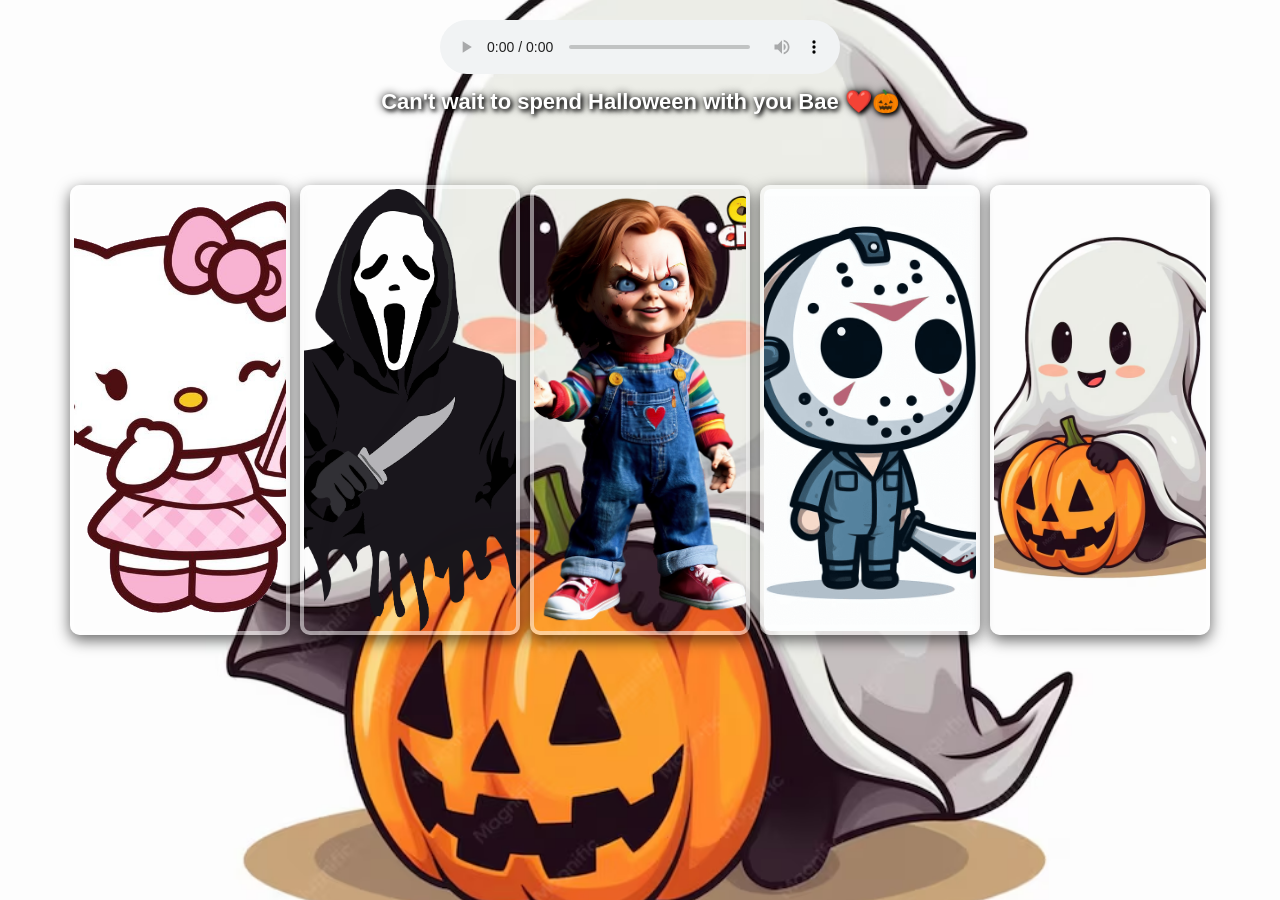
==== index.html @ b6fbc4ef "Rename main.html to index.html" ====
<!DOCTYPE html>
<html lang="en">

<head>
    <meta charset="UTF-8">

    <meta name="viewport" content="width=device-width, initial-scale=1.0">

    <title>Itzell 🎃</title>

    <link rel="stylesheet" href="style.css">
</head>

<body>

    <!-- Halloween Music -->
    <div class="music-player">
        <audio controls loop>
            <source src="Michael Myers Theme Song.mp3" type="audio/mpeg">
            Your browser does not support the audio element.
        </audio>
    </div>

    <!-- Message -->
    <h3 class="message">
        Can't wait to spend Halloween with you Bae ❤️🎃
    </h3>

    <!-- Halloween Gallery -->
    <div class="container">

        <img src="hellokitty.png" alt="Hello Kitty Halloween">

        <img src="Scream-PNG-Pic.png" alt="Ghostface">

        <img src="chucky.png" alt="Chucky">

        <img src="jason.png" alt="Jason Voorhees">

        <img src="halloween.png" alt="Halloween">

    </div>

</body>

</html>
---- style.css ----
/* =========================
   RESET
   ========================= */

* {
    box-sizing: border-box;
}

html,
body {
    margin: 0;
    padding: 0;
    min-height: 100%;
}


/* =========================
   BODY
   ========================= */

body {
    min-height: 100vh;

    background-image: url("halloween.png");
    background-size: cover;
    background-position: center;
    background-repeat: no-repeat;
    background-attachment: fixed;

    font-family: Arial, Helvetica, sans-serif;

    overflow-x: hidden;
}


/* =========================
   MUSIC PLAYER
   ========================= */

.music-player {
    display: flex;
    justify-content: center;
    align-items: center;

    padding-top: 20px;
}

audio {
    width: min(90%, 400px);
}


/* =========================
   MESSAGE
   ========================= */

.message {
    margin: 15px auto 0;

    padding: 0 15px;

    text-align: center;

    color: white;

    font-size: 22px;
    font-weight: bold;

    text-shadow:
        2px 2px 4px black,
        0 0 8px black;
}


/* =========================
   IMAGE GALLERY
   ========================= */

.container {
    width: min(90%, 1100px);

    height: 450px;

    margin: 70px auto 40px;

    display: flex;

    justify-content: center;
    align-items: stretch;

    gap: 10px;
}


/* =========================
   IMAGES
   ========================= */

.container img {
    width: 20%;
    height: 100%;

    object-fit: cover;

    border-radius: 10px;

    border: 4px solid rgba(255, 255, 255, 0.5);

    box-shadow:
        0 5px 15px rgba(0, 0, 0, 0.6);

    cursor: pointer;

    transition:
        width 0.5s ease-in-out,
        transform 0.5s ease-in-out,
        box-shadow 0.5s ease-in-out;
}


/* =========================
   HOVER EFFECT
   ========================= */

.container img:hover {
    width: 35%;

    transform: scale(1.02);

    box-shadow:
        0 10px 25px rgba(0, 0, 0, 0.8);
}


/* =========================
   TABLET
   ========================= */

@media (max-width: 768px) {

    .message {
        font-size: 19px;
    }

    .container {
        width: 92%;
        height: 380px;

        margin-top: 50px;

        gap: 7px;
    }

    .container img {
        border-width: 3px;
    }
}


/* =========================
   PHONE
   ========================= */

@media (max-width: 600px) {

    body {
        background-attachment: scroll;
    }

    .music-player {
        padding-top: 15px;
    }

    audio {
        width: 90%;
    }

    .message {
        margin-top: 18px;

        font-size: 17px;
        line-height: 1.4;
    }

    .container {
        width: 94%;
        height: 350px;

        margin: 45px auto 30px;

        gap: 5px;
    }

    .container img {
        width: 20%;

        border-radius: 7px;
        border-width: 2px;
    }

    .container img:hover {
        width: 35%;
    }
}


/* =========================
   SMALL PHONES
   ========================= */

@media (max-width: 400px) {

    .message {
        font-size: 15px;
    }

    .container {
        height: 300px;
        gap: 4px;
    }

    .container img {
        border-width: 2px;
        border-radius: 6px;
    }
}
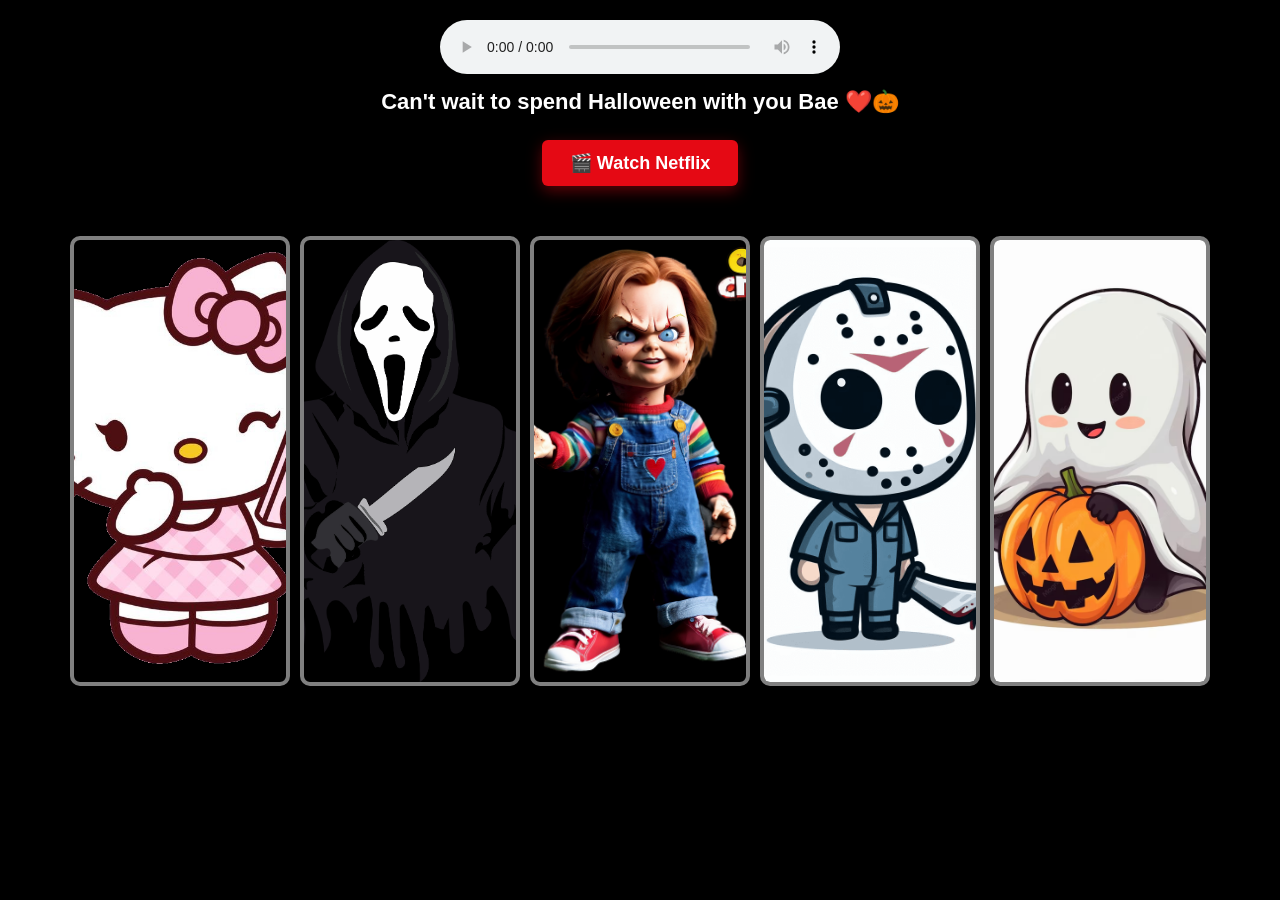
==== commit d8aab591: "Refactor HTML structure and improve readability" ====
--- a/index.html
+++ b/index.html
@@ -2,42 +2,87 @@
 <html lang="en">
 
 <head>
+
     <meta charset="UTF-8">
 
-    <meta name="viewport" content="width=device-width, initial-scale=1.0">
+    <meta
+        name="viewport"
+        content="width=device-width, initial-scale=1.0"
+    >
 
     <title>Itzell 🎃</title>
 
     <link rel="stylesheet" href="style.css">
+
 </head>
 
 <body>
 
     <!-- Halloween Music -->
     <div class="music-player">
+
         <audio controls loop>
-            <source src="Michael Myers Theme Song.mp3" type="audio/mpeg">
+
+            <source
+                src="Michael Myers Theme Song.mp3"
+                type="audio/mpeg"
+            >
+
             Your browser does not support the audio element.
+
         </audio>
+
     </div>
+
 
     <!-- Message -->
     <h3 class="message">
+
         Can't wait to spend Halloween with you Bae ❤️🎃
+
     </h3>
+
+
+    <!-- Netflix -->
+    <a
+        href="https://www.netflix.com/"
+        target="_blank"
+        rel="noopener noreferrer"
+        class="netflix-link"
+    >
+
+        🎬 Watch Netflix
+
+    </a>
+
 
     <!-- Halloween Gallery -->
     <div class="container">
 
-        <img src="hellokitty.png" alt="Hello Kitty Halloween">
+        <img
+            src="hellokitty.png"
+            alt="Hello Kitty Halloween"
+        >
 
-        <img src="Scream-PNG-Pic.png" alt="Ghostface">
+        <img
+            src="Scream-PNG-Pic.png"
+            alt="Ghostface"
+        >
 
-        <img src="chucky.png" alt="Chucky">
+        <img
+            src="chucky.png"
+            alt="Chucky"
+        >
 
-        <img src="jason.png" alt="Jason Voorhees">
+        <img
+            src="jason.png"
+            alt="Jason Voorhees"
+        >
 
-        <img src="halloween.png" alt="Halloween">
+        <img
+            src="halloween.png"
+            alt="Halloween"
+        >
 
     </div>
 
--- a/style.css
+++ b/style.css
@@ -21,11 +21,7 @@
 body {
     min-height: 100vh;
 
-    background-image: url("halloween.png");
-    background-size: cover;
-    background-position: center;
-    background-repeat: no-repeat;
-    background-attachment: fixed;
+    background: #000000;
 
     font-family: Arial, Helvetica, sans-serif;
 
@@ -73,6 +69,49 @@
 
 
 /* =========================
+   NETFLIX BUTTON
+   ========================= */
+
+.netflix-link {
+    display: block;
+
+    width: fit-content;
+
+    margin: 25px auto 0;
+
+    padding: 12px 28px;
+
+    background: #e50914;
+
+    color: white;
+
+    text-decoration: none;
+
+    font-size: 18px;
+    font-weight: bold;
+
+    border-radius: 6px;
+
+    box-shadow:
+        0 5px 15px rgba(229, 9, 20, 0.4);
+
+    transition:
+        transform 0.2s ease,
+        background 0.2s ease,
+        box-shadow 0.2s ease;
+}
+
+.netflix-link:hover {
+    background: #b20710;
+
+    transform: scale(1.05);
+
+    box-shadow:
+        0 8px 20px rgba(229, 9, 20, 0.6);
+}
+
+
+/* =========================
    IMAGE GALLERY
    ========================= */
 
@@ -81,7 +120,7 @@
 
     height: 450px;
 
-    margin: 70px auto 40px;
+    margin: 50px auto 40px;
 
     display: flex;
 
@@ -146,7 +185,7 @@
         width: 92%;
         height: 380px;
 
-        margin-top: 50px;
+        margin-top: 40px;
 
         gap: 7px;
     }
@@ -163,10 +202,6 @@
 
 @media (max-width: 600px) {
 
-    body {
-        background-attachment: scroll;
-    }
-
     .music-player {
         padding-top: 15px;
     }
@@ -180,13 +215,21 @@
 
         font-size: 17px;
         line-height: 1.4;
+    }
+
+    .netflix-link {
+        margin-top: 20px;
+
+        padding: 10px 24px;
+
+        font-size: 16px;
     }
 
     .container {
         width: 94%;
         height: 350px;
 
-        margin: 45px auto 30px;
+        margin: 40px auto 30px;
 
         gap: 5px;
     }
@@ -212,6 +255,11 @@
 
     .message {
         font-size: 15px;
+    }
+
+    .netflix-link {
+        font-size: 15px;
+        padding: 9px 20px;
     }
 
     .container {
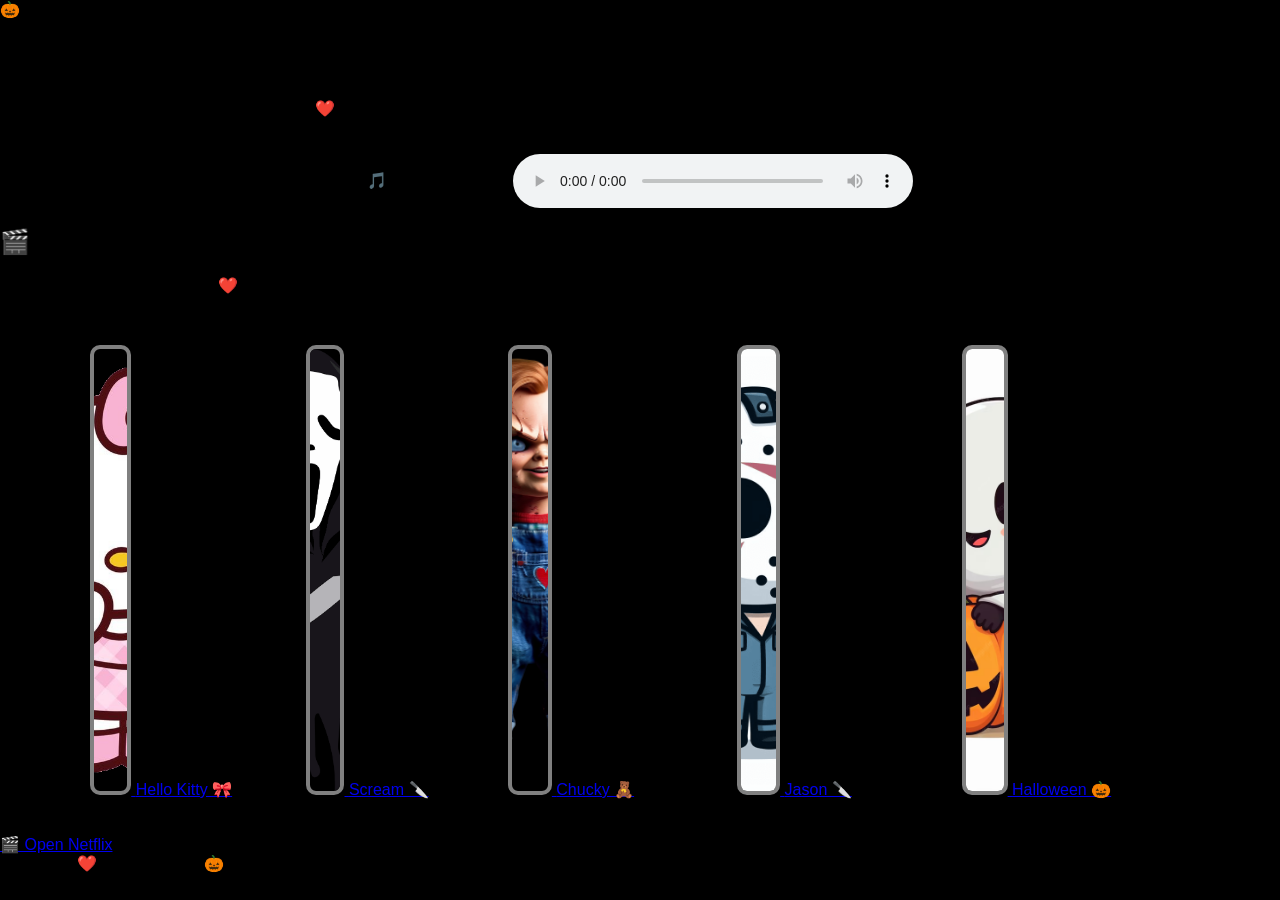
==== commit a9b20942: "Add Halloween-themed header and music section" ====
--- a/index.html
+++ b/index.html
@@ -18,8 +18,30 @@
 
 <body>
 
-    <!-- Halloween Music -->
-    <div class="music-player">
+    <!-- HEADER -->
+    <header class="hero">
+
+        <div class="pumpkin">
+            🎃
+        </div>
+
+        <h1>
+            Halloween Night
+        </h1>
+
+        <p>
+            Can't wait to spend Halloween with you Bae ❤️
+        </p>
+
+    </header>
+
+
+    <!-- MUSIC -->
+    <section class="music-player">
+
+        <p class="music-title">
+            🎵 Halloween Music
+        </p>
 
         <audio controls loop>
 
@@ -32,59 +54,144 @@
 
         </audio>
 
+    </section>
+
+
+    <!-- MOVIE MESSAGE -->
+    <section class="movie-section">
+
+        <h2>
+            🎬 Pick Our Movie
+        </h2>
+
+        <p>
+            Click a picture to watch Netflix ❤️
+        </p>
+
+    </section>
+
+
+    <!-- IMAGE GALLERY -->
+    <div class="container">
+
+        <a
+            href="https://www.netflix.com/"
+            target="_blank"
+            rel="noopener noreferrer"
+            class="movie-card"
+        >
+
+            <img
+                src="hellokitty.png"
+                alt="Hello Kitty Halloween"
+            >
+
+            <span>
+                Hello Kitty 🎀
+            </span>
+
+        </a>
+
+
+        <a
+            href="https://www.netflix.com/"
+            target="_blank"
+            rel="noopener noreferrer"
+            class="movie-card"
+        >
+
+            <img
+                src="Scream-PNG-Pic.png"
+                alt="Ghostface"
+            >
+
+            <span>
+                Scream 🔪
+            </span>
+
+        </a>
+
+
+        <a
+            href="https://www.netflix.com/"
+            target="_blank"
+            rel="noopener noreferrer"
+            class="movie-card"
+        >
+
+            <img
+                src="chucky.png"
+                alt="Chucky"
+            >
+
+            <span>
+                Chucky 🧸
+            </span>
+
+        </a>
+
+
+        <a
+            href="https://www.netflix.com/"
+            target="_blank"
+            rel="noopener noreferrer"
+            class="movie-card"
+        >
+
+            <img
+                src="jason.png"
+                alt="Jason Voorhees"
+            >
+
+            <span>
+                Jason 🔪
+            </span>
+
+        </a>
+
+
+        <a
+            href="https://www.netflix.com/"
+            target="_blank"
+            rel="noopener noreferrer"
+            class="movie-card"
+        >
+
+            <img
+                src="halloween.png"
+                alt="Halloween"
+            >
+
+            <span>
+                Halloween 🎃
+            </span>
+
+        </a>
+
     </div>
 
 
-    <!-- Message -->
-    <h3 class="message">
+    <!-- NETFLIX BUTTON -->
+    <div class="netflix-section">
 
-        Can't wait to spend Halloween with you Bae ❤️🎃
+        <a
+            href="https://www.netflix.com/"
+            target="_blank"
+            rel="noopener noreferrer"
+            class="netflix-button"
+        >
+            🎬 Open Netflix
+        </a>
 
-    </h3>
+    </div>
 
 
-    <!-- Netflix -->
-    <a
-        href="https://www.netflix.com/"
-        target="_blank"
-        rel="noopener noreferrer"
-        class="netflix-link"
-    >
+    <!-- FOOTER -->
+    <footer>
 
-        🎬 Watch Netflix
+        Made with ❤️ for Halloween 🎃
 
-    </a>
-
-
-    <!-- Halloween Gallery -->
-    <div class="container">
-
-        <img
-            src="hellokitty.png"
-            alt="Hello Kitty Halloween"
-        >
-
-        <img
-            src="Scream-PNG-Pic.png"
-            alt="Ghostface"
-        >
-
-        <img
-            src="chucky.png"
-            alt="Chucky"
-        >
-
-        <img
-            src="jason.png"
-            alt="Jason Voorhees"
-        >
-
-        <img
-            src="halloween.png"
-            alt="Halloween"
-        >
-
-    </div>
+    </footer>
 
 </body>
 
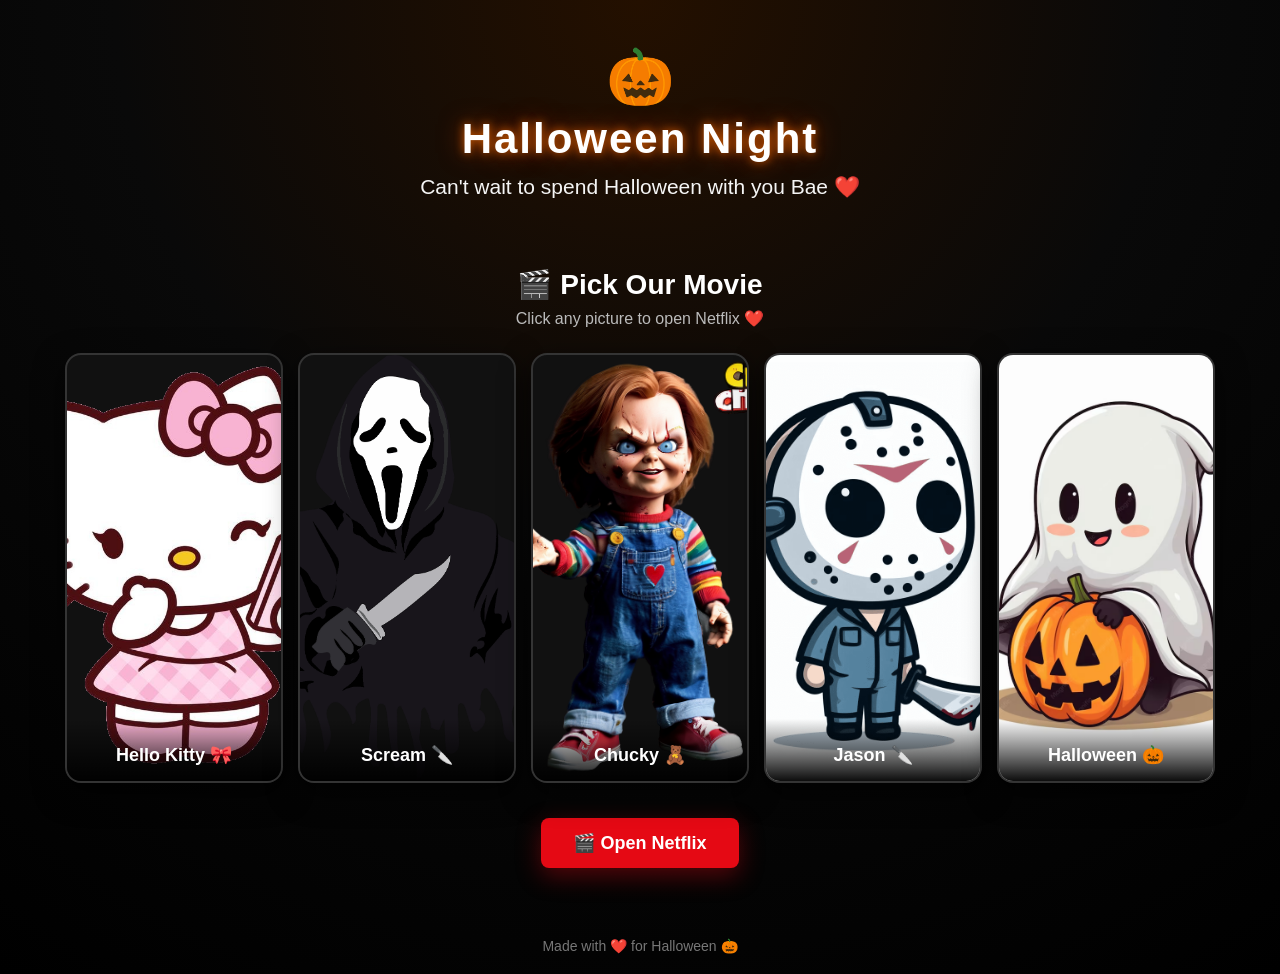
==== commit 9b9ac3a3: "Refactor index.html for better readability Updated HTML structure and improved comments for clarity." ====
--- a/index.html
+++ b/index.html
@@ -18,16 +18,12 @@
 
 <body>
 
-    <!-- HEADER -->
+    <!-- HERO -->
     <header class="hero">
 
-        <div class="pumpkin">
-            🎃
-        </div>
+        <div class="pumpkin">🎃</div>
 
-        <h1>
-            Halloween Night
-        </h1>
+        <h1>Halloween Night</h1>
 
         <p>
             Can't wait to spend Halloween with you Bae ❤️
@@ -36,44 +32,22 @@
     </header>
 
 
-    <!-- MUSIC -->
-    <section class="music-player">
-
-        <p class="music-title">
-            🎵 Halloween Music
-        </p>
-
-        <audio controls loop>
-
-            <source
-                src="Michael Myers Theme Song.mp3"
-                type="audio/mpeg"
-            >
-
-            Your browser does not support the audio element.
-
-        </audio>
-
-    </section>
-
-
-    <!-- MOVIE MESSAGE -->
+    <!-- MOVIE SECTION -->
     <section class="movie-section">
 
-        <h2>
-            🎬 Pick Our Movie
-        </h2>
+        <h2>🎬 Pick Our Movie</h2>
 
         <p>
-            Click a picture to watch Netflix ❤️
+            Click any picture to open Netflix ❤️
         </p>
 
     </section>
 
 
-    <!-- IMAGE GALLERY -->
-    <div class="container">
+    <!-- MOVIE CARDS -->
+    <main class="container">
 
+        <!-- HELLO KITTY -->
         <a
             href="https://www.netflix.com/"
             target="_blank"
@@ -86,13 +60,15 @@
                 alt="Hello Kitty Halloween"
             >
 
-            <span>
-                Hello Kitty 🎀
-            </span>
+            <div class="card-overlay">
+                <span>Hello Kitty 🎀</span>
+                <small>Click to watch</small>
+            </div>
 
         </a>
 
 
+        <!-- SCREAM -->
         <a
             href="https://www.netflix.com/"
             target="_blank"
@@ -102,16 +78,18 @@
 
             <img
                 src="Scream-PNG-Pic.png"
-                alt="Ghostface"
+                alt="Scream"
             >
 
-            <span>
-                Scream 🔪
-            </span>
+            <div class="card-overlay">
+                <span>Scream 🔪</span>
+                <small>Click to watch</small>
+            </div>
 
         </a>
 
 
+        <!-- CHUCKY -->
         <a
             href="https://www.netflix.com/"
             target="_blank"
@@ -124,13 +102,15 @@
                 alt="Chucky"
             >
 
-            <span>
-                Chucky 🧸
-            </span>
+            <div class="card-overlay">
+                <span>Chucky 🧸</span>
+                <small>Click to watch</small>
+            </div>
 
         </a>
 
 
+        <!-- JASON -->
         <a
             href="https://www.netflix.com/"
             target="_blank"
@@ -143,13 +123,15 @@
                 alt="Jason Voorhees"
             >
 
-            <span>
-                Jason 🔪
-            </span>
+            <div class="card-overlay">
+                <span>Jason 🔪</span>
+                <small>Click to watch</small>
+            </div>
 
         </a>
 
 
+        <!-- HALLOWEEN -->
         <a
             href="https://www.netflix.com/"
             target="_blank"
@@ -162,17 +144,18 @@
                 alt="Halloween"
             >
 
-            <span>
-                Halloween 🎃
-            </span>
+            <div class="card-overlay">
+                <span>Halloween 🎃</span>
+                <small>Click to watch</small>
+            </div>
 
         </a>
 
-    </div>
+    </main>
 
 
     <!-- NETFLIX BUTTON -->
-    <div class="netflix-section">
+    <section class="netflix-section">
 
         <a
             href="https://www.netflix.com/"
@@ -183,7 +166,7 @@
             🎬 Open Netflix
         </a>
 
-    </div>
+    </section>
 
 
     <!-- FOOTER -->
--- a/style.css
+++ b/style.css
@@ -1,6 +1,6 @@
 /* =========================
    RESET
-   ========================= */
+========================= */
 
 * {
     box-sizing: border-box;
@@ -10,265 +10,524 @@
 body {
     margin: 0;
     padding: 0;
-    min-height: 100%;
 }
 
 
 /* =========================
    BODY
-   ========================= */
+========================= */
 
 body {
+
     min-height: 100vh;
 
-    background: #000000;
-
-    font-family: Arial, Helvetica, sans-serif;
+    background:
+        radial-gradient(
+            circle at top,
+            #241000 0%,
+            #090909 45%,
+            #000000 100%
+        );
+
+    color: white;
+
+    font-family:
+        Arial,
+        Helvetica,
+        sans-serif;
 
     overflow-x: hidden;
-}
-
-
-/* =========================
-   MUSIC PLAYER
-   ========================= */
+
+}
+
+
+/* =========================
+   HERO
+========================= */
+
+.hero {
+
+    text-align: center;
+
+    padding:
+        45px
+        20px
+        25px;
+
+}
+
+
+.pumpkin {
+
+    font-size: 55px;
+
+    margin-bottom: 5px;
+
+    animation:
+        float 3s ease-in-out infinite;
+
+}
+
+
+.hero h1 {
+
+    margin: 0;
+
+    font-size: 42px;
+
+    letter-spacing: 2px;
+
+    text-shadow:
+        0 0 10px rgba(255, 115, 0, 0.8),
+        0 0 25px rgba(255, 70, 0, 0.5);
+
+}
+
+
+.hero p {
+
+    margin-top: 12px;
+
+    font-size: 21px;
+
+    color: #f5f5f5;
+
+}
+
+
+/* =========================
+   MUSIC
+========================= */
 
 .music-player {
-    display: flex;
-    justify-content: center;
-    align-items: center;
-
-    padding-top: 20px;
-}
+
+    width: min(90%, 500px);
+
+    margin:
+        10px
+        auto
+        30px;
+
+    padding: 20px;
+
+    text-align: center;
+
+    background:
+        rgba(255, 255, 255, 0.05);
+
+    border:
+        1px solid
+        rgba(255, 255, 255, 0.12);
+
+    border-radius: 15px;
+
+    backdrop-filter: blur(10px);
+
+}
+
+
+.music-title {
+
+    margin:
+        0
+        0
+        12px;
+
+    font-weight: bold;
+
+    font-size: 17px;
+
+}
+
 
 audio {
-    width: min(90%, 400px);
-}
-
-
-/* =========================
-   MESSAGE
-   ========================= */
-
-.message {
-    margin: 15px auto 0;
-
-    padding: 0 15px;
+
+    width: 100%;
+
+}
+
+
+/* =========================
+   MOVIE SECTION
+========================= */
+
+.movie-section {
 
     text-align: center;
 
+    margin:
+        20px
+        auto
+        25px;
+
+}
+
+
+.movie-section h2 {
+
+    margin-bottom: 8px;
+
+    font-size: 28px;
+
+}
+
+
+.movie-section p {
+
+    margin: 0;
+
+    color: #bbbbbb;
+
+    font-size: 16px;
+
+}
+
+
+/* =========================
+   GALLERY
+========================= */
+
+.container {
+
+    width:
+        min(94%, 1150px);
+
+    margin:
+        0
+        auto
+        35px;
+
+    display: grid;
+
+    grid-template-columns:
+        repeat(5, 1fr);
+
+    gap: 15px;
+
+}
+
+
+/* =========================
+   MOVIE CARDS
+========================= */
+
+.movie-card {
+
+    position: relative;
+
+    height: 430px;
+
+    overflow: hidden;
+
+    border-radius: 16px;
+
+    border:
+        2px solid
+        rgba(255, 255, 255, 0.15);
+
+    background: #111;
+
+    text-decoration: none;
+
+    box-shadow:
+        0 10px 30px
+        rgba(0, 0, 0, 0.7);
+
+    transition:
+        transform 0.3s ease,
+        border-color 0.3s ease,
+        box-shadow 0.3s ease;
+
+}
+
+
+.movie-card img {
+
+    width: 100%;
+
+    height: 100%;
+
+    object-fit: cover;
+
+    display: block;
+
+    transition:
+        transform 0.5s ease,
+        filter 0.5s ease;
+
+}
+
+
+/* =========================
+   CARD TEXT
+========================= */
+
+.movie-card span {
+
+    position: absolute;
+
+    left: 0;
+
+    right: 0;
+
+    bottom: 0;
+
+    padding: 25px 10px 15px;
+
+    text-align: center;
+
     color: white;
 
-    font-size: 22px;
+    font-size: 18px;
+
     font-weight: bold;
 
-    text-shadow:
-        2px 2px 4px black,
-        0 0 8px black;
+    background:
+        linear-gradient(
+            transparent,
+            rgba(0, 0, 0, 0.95)
+        );
+
+}
+
+
+/* =========================
+   HOVER
+========================= */
+
+.movie-card:hover {
+
+    transform:
+        translateY(-10px)
+        scale(1.02);
+
+    border-color:
+        rgba(255, 90, 0, 0.8);
+
+    box-shadow:
+        0 15px 40px
+        rgba(255, 70, 0, 0.3);
+
+}
+
+
+.movie-card:hover img {
+
+    transform: scale(1.08);
+
+    filter:
+        brightness(0.75);
+
 }
 
 
 /* =========================
    NETFLIX BUTTON
-   ========================= */
-
-.netflix-link {
-    display: block;
-
-    width: fit-content;
-
-    margin: 25px auto 0;
-
-    padding: 12px 28px;
-
-    background: #e50914;
+========================= */
+
+.netflix-section {
+
+    text-align: center;
+
+    margin:
+        25px
+        auto
+        50px;
+
+}
+
+
+.netflix-button {
+
+    display: inline-block;
+
+    padding:
+        14px
+        32px;
+
+    background:
+        #e50914;
 
     color: white;
 
     text-decoration: none;
 
     font-size: 18px;
+
     font-weight: bold;
 
-    border-radius: 6px;
+    border-radius: 8px;
 
     box-shadow:
-        0 5px 15px rgba(229, 9, 20, 0.4);
+        0 8px 25px
+        rgba(229, 9, 20, 0.35);
 
     transition:
         transform 0.2s ease,
         background 0.2s ease,
         box-shadow 0.2s ease;
-}
-
-.netflix-link:hover {
-    background: #b20710;
-
-    transform: scale(1.05);
+
+}
+
+
+.netflix-button:hover {
+
+    background:
+        #b20710;
+
+    transform:
+        scale(1.06);
 
     box-shadow:
-        0 8px 20px rgba(229, 9, 20, 0.6);
-}
-
-
-/* =========================
-   IMAGE GALLERY
-   ========================= */
-
-.container {
-    width: min(90%, 1100px);
-
-    height: 450px;
-
-    margin: 50px auto 40px;
-
-    display: flex;
-
-    justify-content: center;
-    align-items: stretch;
-
-    gap: 10px;
-}
-
-
-/* =========================
-   IMAGES
-   ========================= */
-
-.container img {
-    width: 20%;
-    height: 100%;
-
-    object-fit: cover;
-
-    border-radius: 10px;
-
-    border: 4px solid rgba(255, 255, 255, 0.5);
-
-    box-shadow:
-        0 5px 15px rgba(0, 0, 0, 0.6);
-
-    cursor: pointer;
-
-    transition:
-        width 0.5s ease-in-out,
-        transform 0.5s ease-in-out,
-        box-shadow 0.5s ease-in-out;
-}
-
-
-/* =========================
-   HOVER EFFECT
-   ========================= */
-
-.container img:hover {
-    width: 35%;
-
-    transform: scale(1.02);
-
-    box-shadow:
-        0 10px 25px rgba(0, 0, 0, 0.8);
+        0 10px 35px
+        rgba(229, 9, 20, 0.55);
+
+}
+
+
+/* =========================
+   FOOTER
+========================= */
+
+footer {
+
+    text-align: center;
+
+    padding:
+        20px;
+
+    color:
+        #777;
+
+    font-size:
+        14px;
+
+}
+
+
+/* =========================
+   ANIMATION
+========================= */
+
+@keyframes float {
+
+    0%,
+    100% {
+
+        transform:
+            translateY(0);
+
+    }
+
+    50% {
+
+        transform:
+            translateY(-8px);
+
+    }
+
 }
 
 
 /* =========================
    TABLET
-   ========================= */
-
-@media (max-width: 768px) {
-
-    .message {
-        font-size: 19px;
-    }
+========================= */
+
+@media (max-width: 900px) {
 
     .container {
-        width: 92%;
+
+        grid-template-columns:
+            repeat(3, 1fr);
+
+    }
+
+    .movie-card {
+
         height: 380px;
 
-        margin-top: 40px;
-
-        gap: 7px;
-    }
-
-    .container img {
-        border-width: 3px;
-    }
+    }
+
 }
 
 
 /* =========================
    PHONE
-   ========================= */
+========================= */
 
 @media (max-width: 600px) {
 
-    .music-player {
-        padding-top: 15px;
-    }
-
-    audio {
-        width: 90%;
-    }
-
-    .message {
-        margin-top: 18px;
+    .hero {
+
+        padding-top: 30px;
+
+    }
+
+    .hero h1 {
+
+        font-size: 30px;
+
+    }
+
+    .hero p {
 
         font-size: 17px;
-        line-height: 1.4;
-    }
-
-    .netflix-link {
-        margin-top: 20px;
-
-        padding: 10px 24px;
-
-        font-size: 16px;
+
+    }
+
+    .pumpkin {
+
+        font-size: 45px;
+
     }
 
     .container {
-        width: 94%;
-        height: 350px;
-
-        margin: 40px auto 30px;
-
-        gap: 5px;
-    }
-
-    .container img {
-        width: 20%;
-
-        border-radius: 7px;
-        border-width: 2px;
-    }
-
-    .container img:hover {
-        width: 35%;
-    }
-}
-
-
-/* =========================
-   SMALL PHONES
-   ========================= */
+
+        grid-template-columns:
+            repeat(2, 1fr);
+
+        gap: 10px;
+
+    }
+
+    .movie-card {
+
+        height: 300px;
+
+    }
+
+    .movie-card span {
+
+        font-size: 15px;
+
+    }
+
+}
+
+
+/* =========================
+   SMALL PHONE
+========================= */
 
 @media (max-width: 400px) {
 
-    .message {
-        font-size: 15px;
-    }
-
-    .netflix-link {
-        font-size: 15px;
-        padding: 9px 20px;
-    }
-
     .container {
-        height: 300px;
-        gap: 4px;
-    }
-
-    .container img {
-        border-width: 2px;
-        border-radius: 6px;
-    }
-}
+
+        grid-template-columns:
+            repeat(2, 1fr);
+
+    }
+
+    .movie-card {
+
+        height: 260px;
+
+    }
+
+    .hero h1 {
+
+        font-size: 26px;
+
+    }
+
+}
